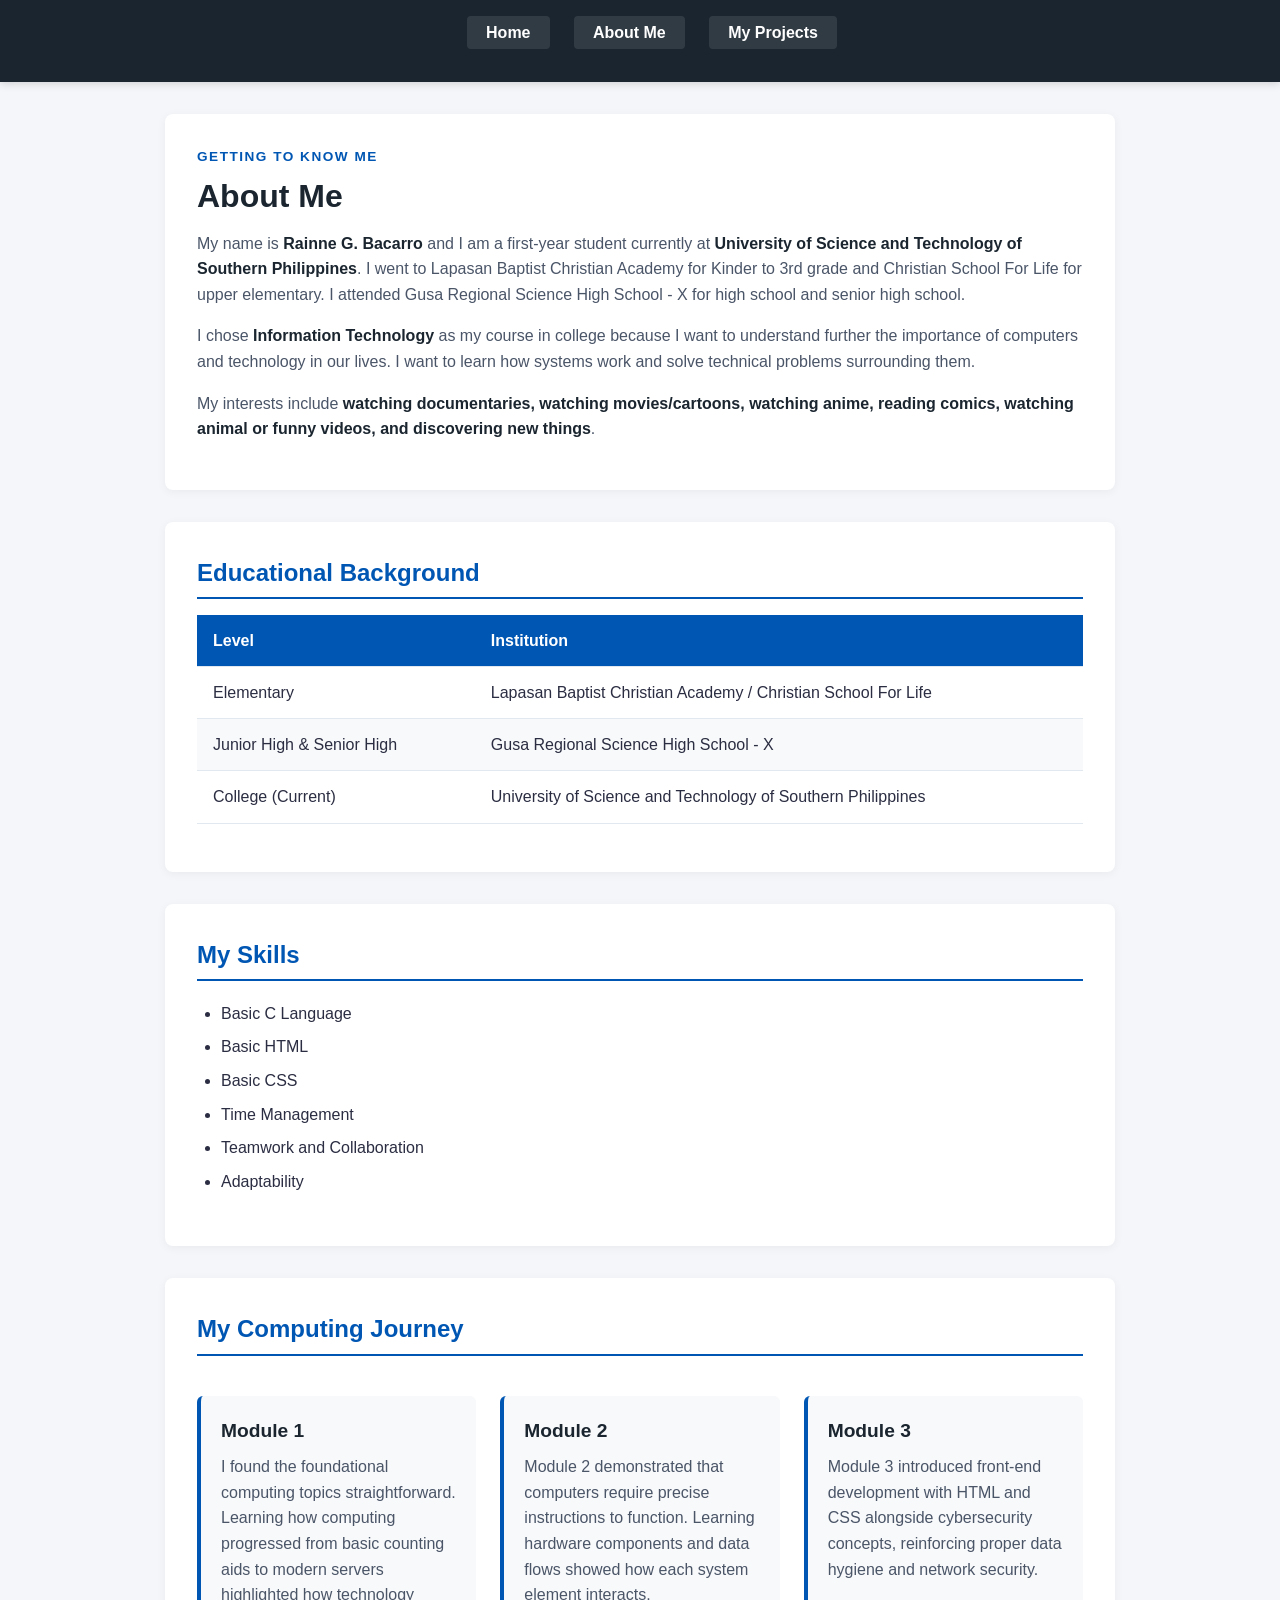
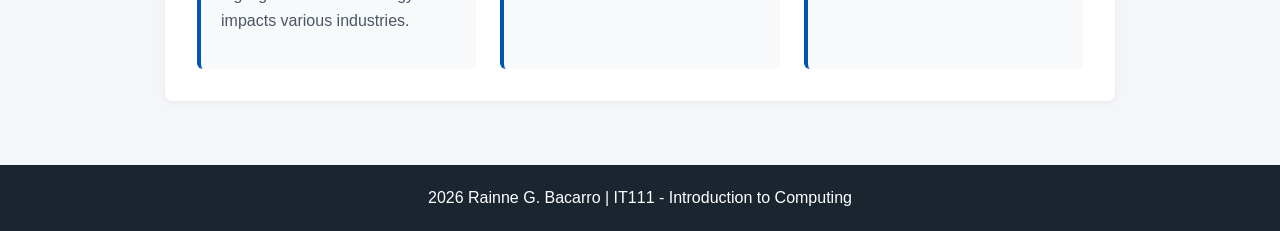
==== about.html @ 68b220a2 "Add files via upload" ====
<!DOCTYPE html>
<html lang="en">

<head>
    <meta charset="UTF-8">
    <meta name="viewport" content="width=device-width, initial-scale=1.0">
    <title>About Me | Rainne G. Bacarro</title>
    <link rel="stylesheet" href="style.css">
</head>

<body>

    <header>
        <nav>
            <ul>
                <li><a href="index.html">Home</a></li>
                <li><a href="about.html">About Me</a></li>
                <li><a href="projects.html">My Projects</a></li>
            </ul>
        </nav>
    </header>

    <main>
        <section class="about-hero">
            <p class="subtitle">Getting to Know Me</p>
            <h1>About Me</h1>

            <p> 
                My name is <strong>Rainne G. Bacarro</strong> and I am a 
                first-year student currently at <strong>University of 
                Science and Technology of Southern Philippines</strong>. 
                I went to Lapasan Baptist Christian Academy for Kinder 
                to 3rd grade and Christian School For Life for upper 
                elementary. I attended Gusa Regional Science High School 
                - X for high school and senior high school.
            </p>

            <p>
                I chose <strong>Information Technology</strong> as my course 
                in college because I want to understand further the importance 
                of computers and technology in our lives. I want to learn how 
                systems work and solve technical problems surrounding them.
            </p>

            <p>
                My interests include <strong>watching documentaries, watching 
                    movies/cartoons, watching anime, reading comics, watching 
                    animal or funny videos, and discovering new things</strong>.
            </p>
        </section>

        
        <section class="education">
            <h2>Educational Background</h2>
            <table>
                <thead>
                    <tr>
                        <th>Level</th>
                        <th>Institution</th>
                    </tr>
                </thead>
                <tbody>
                    <tr>
                        <td>Elementary</td>
                        <td>Lapasan Baptist Christian Academy / Christian School For Life</td>
                    </tr>
                    <tr>
                        <td>Junior High & Senior High</td>
                        <td>Gusa Regional Science High School - X</td>
                    </tr>
                    <tr>
                        <td>College (Current)</td>
                        <td>University of Science and Technology of Southern Philippines</td>
                    </tr>
                </tbody>
            </table>
        </section>

        <section class="skills">
            <h2>My Skills</h2>
            <ul>
                <li>Basic C Language</li>
                <li>Basic HTML</li>
                <li>Basic CSS</li>
                <li>Time Management</li>
                <li>Teamwork and Collaboration</li>
                <li>Adaptability</li>
            </ul>
        </section>

        <section class="journey">
            <h2>My Computing Journey</h2>
            <article>
                <h3>Module 1</h3>
                <p>
                    I found the foundational computing topics straightforward. 
                    Learning how computing progressed from basic counting aids 
                    to modern servers highlighted how technology impacts various 
                    industries.
                </p>
            </article>
            <article>
                <h3>Module 2</h3>
                <p>
                    Module 2 demonstrated that computers require precise instructions 
                    to function. Learning hardware components and data flows showed 
                    how each system element interacts.
                </p>
            </article>
            <article>
                <h3>Module 3</h3>
                <p>
                    Module 3 introduced front-end development with HTML and CSS 
                    alongside cybersecurity concepts, reinforcing proper data hygiene 
                    and network security.
                </p>
            </article>
        </section>
    </main>

    <footer>
        <p> 2026 Rainne G. Bacarro | IT111 - Introduction to Computing</p>
    </footer>

</body>

</html>
---- style.css ----
* {
    margin: 0;
    padding: 0;
    box-sizing: border-box;
}

body {
    font-family: 'Segoe UI', Tahoma, Geneva, Verdana, sans-serif;
    line-height: 1.6;
    color: #2b2d42;
    background-color: #f4f6f9;
    display: flex;
    flex-direction: column;
    min-height: 100vh;
}

main {
    flex: 1;
    max-width: 950px;
    width: 90%;
    margin: 2rem auto;
}

h1 {
    font-size: 2rem;
    color: #1a252f;
    margin-bottom: 0.5rem;
}

h2 {
    font-size: 1.5rem;
    color: #0056b3;
    margin-bottom: 1rem;
    border-bottom: 2px solid #0056b3;
    padding-bottom: 0.3rem;
}

h3 {
    font-size: 1.2rem;
    color: #1a252f;
    margin-bottom: 0.5rem;
}

p {
    margin-bottom: 1rem;
    font-size: 1rem;
    color: #4a5568;
}

strong {
    color: #1a252f;
}

.subtitle {
    text-transform: uppercase;
    font-weight: 700;
    letter-spacing: 1.5px;
    color: #0056b3;
    font-size: 0.85rem;
    margin-bottom: 0.25rem;
}

/* ==========================================================================
   2. HEADER & NAVIGATION (FLEXBOX)
   ========================================================================== */
header {
    background-color: #1a252f;
    padding: 1rem 0;
    box-shadow: 0 2px 8px rgba(0, 0, 0, 0.15);
}

nav ul {
    list-style: none;
    display: flex;
    justify-content: center;
    align-items: center;
    gap: 1.5rem;
}

nav a {
    color: #ffffff;
    text-decoration: none;
    font-weight: 600;
    padding: 0.5rem 1.2rem;
    border-radius: 4px;
    background-color: rgba(255, 255, 255, 0.1);
    transition: all 0.3s ease;
}

nav a:hover,
nav a:focus {
    background-color: #0056b3;
    color: #ffffff;
}

/* ==========================================================================
   3. SECTIONS & CARDS (CSS GRID)
   ========================================================================== */
section {
    background-color: #ffffff;
    padding: 2rem;
    border-radius: 8px;
    box-shadow: 0 2px 10px rgba(0, 0, 0, 0.05);
    margin-bottom: 2rem;
}

.hero {
    text-align: center;
}

.hero img {
    max-width: 100%;
    height: auto;
    border-radius: 50%;
    margin: 1.5rem auto;
    display: block;
    border: 3px solid #0056b3;
}

.it111-reflection,
.research-projects,
.journey {
    display: grid;
    grid-template-columns: repeat(auto-fit, minmax(260px, 1fr));
    gap: 1.5rem;
}

.it111-reflection h2,
.research-projects h2,
.journey h2 {
    grid-column: 1 / -1;
}

article,
.project-card {
    background-color: #f8f9fa;
    padding: 1.25rem;
    border-radius: 6px;
    border-left: 4px solid #0056b3;
}

.project-num {
    display: inline-block;
    background-color: #0056b3;
    color: #ffffff;
    font-weight: bold;
    font-size: 0.85rem;
    padding: 0.25rem 0.6rem;
    border-radius: 4px;
    margin-bottom: 0.5rem;
}

ul {
    margin-left: 1.5rem;
    margin-bottom: 1rem;
}

li {
    padding: 0.25rem 0;
}

.contact ul {
    list-style: none;
    margin-left: 0;
}

.contact li {
    background-color: #f8f9fa;
    padding: 0.75rem 1rem;
    margin-bottom: 0.5rem;
    border-radius: 6px;
    border-left: 4px solid #0056b3;
}

/* ==========================================================================
   4. TABLES
   ========================================================================== */
table {
    width: 100%;
    border-collapse: collapse;
    margin: 1rem 0;
}

th, td {
    padding: 0.8rem 1rem;
    text-align: left;
    border-bottom: 1px solid #e2e8f0;
}

th {
    background-color: #0056b3;
    color: #ffffff;
}

tr:nth-child(even) {
    background-color: #f8f9fa;
}

/* ==========================================================================
   5. FOOTER
   ========================================================================== */
footer {
    background-color: #1a252f;
    color: #ffffff;
    text-align: center;
    padding: 1.25rem 0;
    margin-top: auto;
    font-size: 0.9rem;
}

footer p {
    color: #ffffff;
    margin: 0;
}

/* ==========================================================================
   6. RESPONSIVE DESIGN
   ========================================================================== */
@media (max-width: 768px) {
    nav ul {
        flex-direction: column;
        gap: 0.5rem;
    }

    main {
        width: 94%;
        margin: 1rem auto;
    }

    section {
        padding: 1.25rem;
    }

    h1 {
        font-size: 1.75rem;
    }

    h2 {
        font-size: 1.3rem;
    }
}
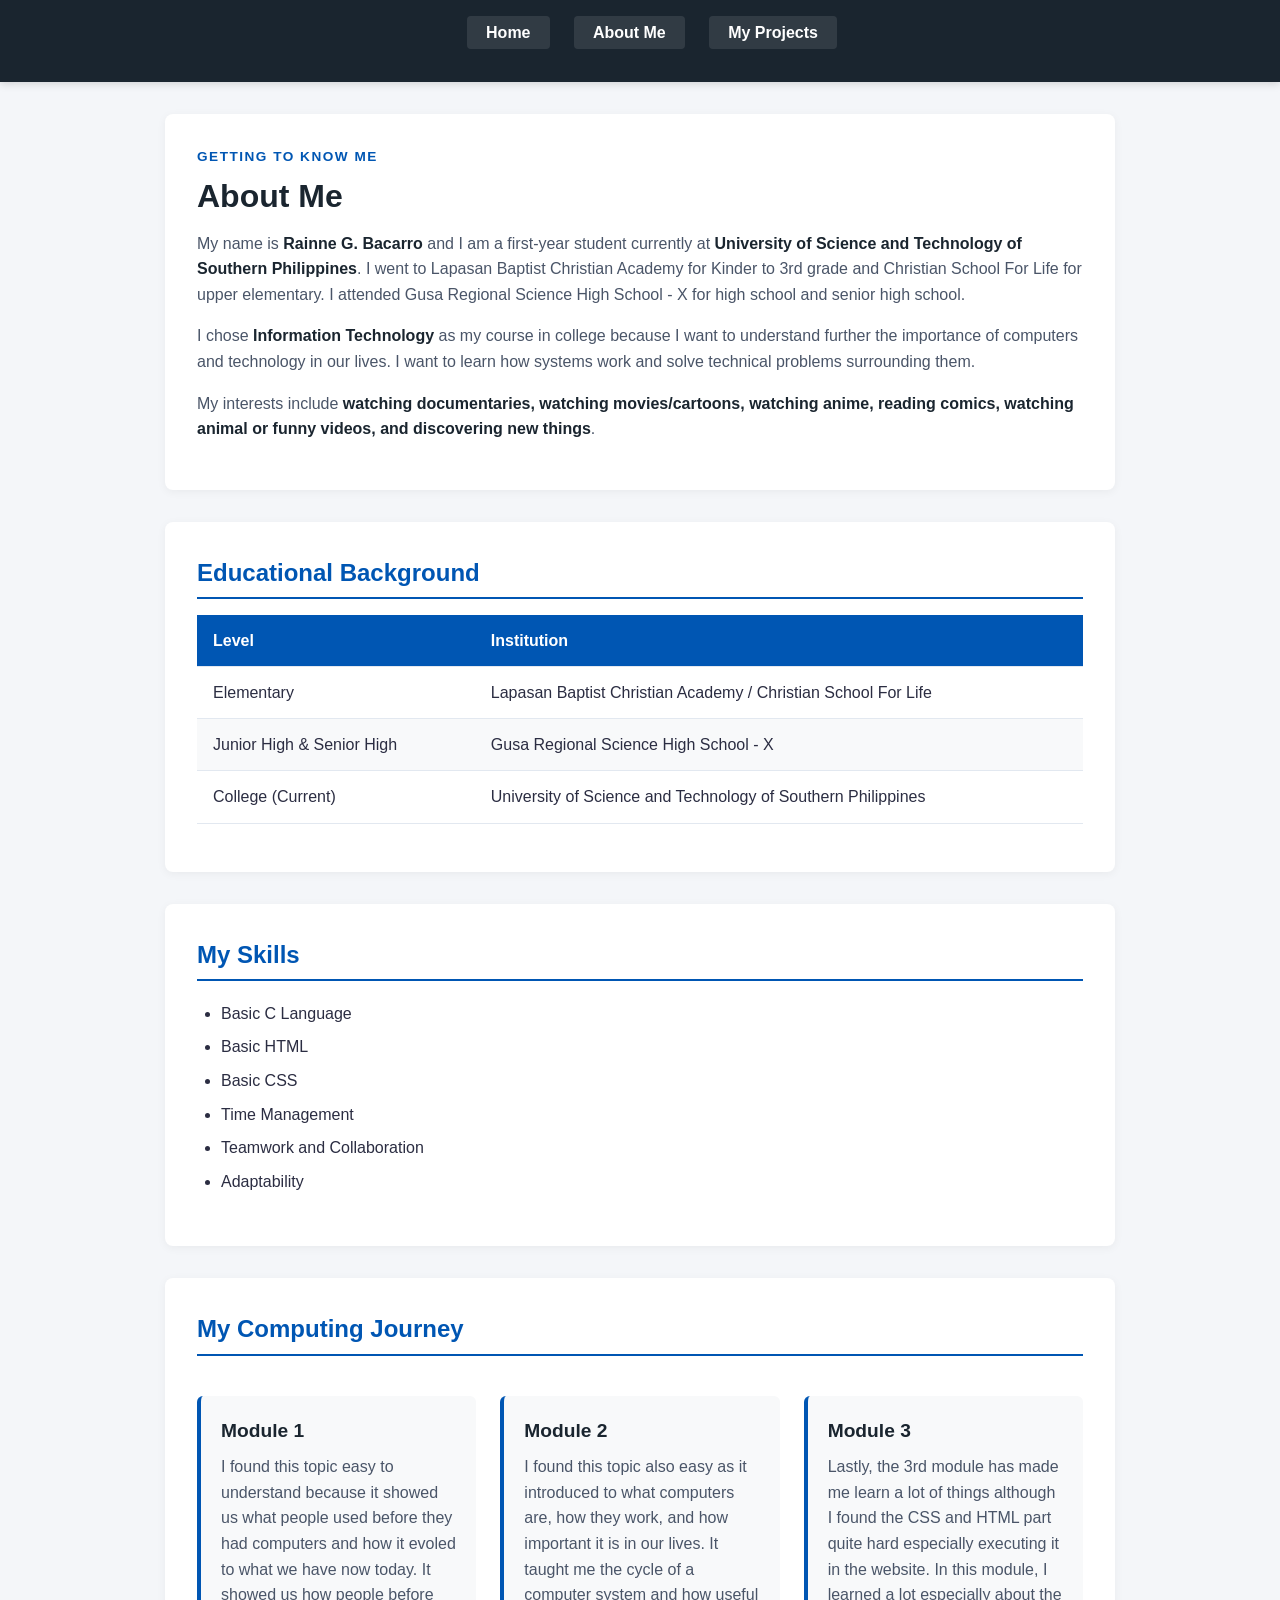
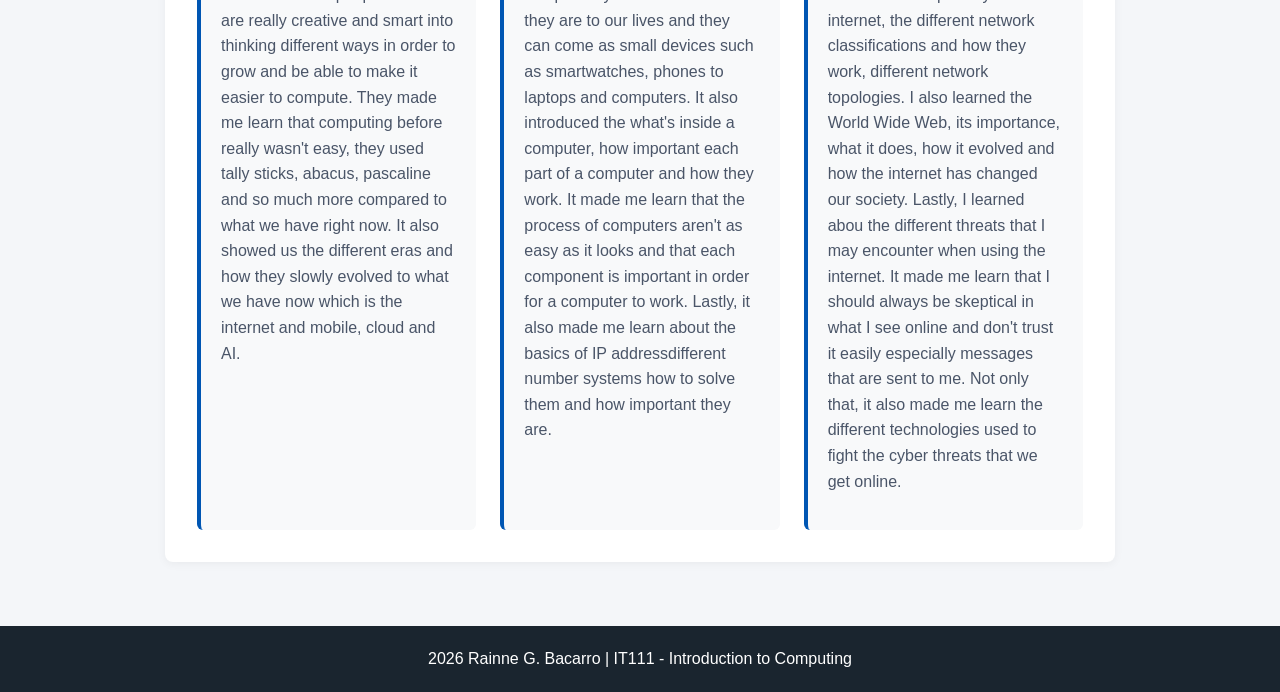
==== commit 5ddc3b51: "Add files via upload" ====
--- a/about.html
+++ b/about.html
@@ -44,8 +44,8 @@
 
             <p>
                 My interests include <strong>watching documentaries, watching 
-                    movies/cartoons, watching anime, reading comics, watching 
-                    animal or funny videos, and discovering new things</strong>.
+                movies/cartoons, watching anime, reading comics, watching 
+                animal or funny videos, and discovering new things</strong>.
             </p>
         </section>
 
@@ -93,27 +93,47 @@
             <article>
                 <h3>Module 1</h3>
                 <p>
-                    I found the foundational computing topics straightforward. 
-                    Learning how computing progressed from basic counting aids 
-                    to modern servers highlighted how technology impacts various 
-                    industries.
+                    I found this topic easy to understand because it showed us what 
+                    people used before they had computers and how it evoled to what
+                    we have now today. It showed us how people before are really 
+                    creative and smart into thinking different ways in order to grow 
+                    and be able to make it easier to compute. They made me learn that
+                    computing before really wasn't easy, they used tally sticks, 
+                    abacus, pascaline and so much more compared to what we have right 
+                    now. It also showed us the different eras and how they slowly evolved
+                    to what we have now which is the internet and mobile, cloud and AI. 
                 </p>
             </article>
+
             <article>
                 <h3>Module 2</h3>
                 <p>
-                    Module 2 demonstrated that computers require precise instructions 
-                    to function. Learning hardware components and data flows showed 
-                    how each system element interacts.
+                    I found this topic also easy as it introduced to what computers are,
+                    how they work, and how important it is in our lives. It taught me 
+                    the cycle of a computer system and how useful they are to our lives 
+                    and they can come as small devices such as smartwatches, phones to
+                    laptops and computers. It also introduced the what's inside a computer,
+                    how important each part of a computer and how they work. It made me 
+                    learn that the process of computers aren't as easy as it looks and 
+                    that each component is important in order for a computer to work. Lastly, 
+                    it also made me learn about the basics of IP addressdifferent number 
+                    systems how to solve them and how important they are.
                 </p>
             </article>
+
             <article>
                 <h3>Module 3</h3>
                 <p>
-                    Module 3 introduced front-end development with HTML and CSS 
-                    alongside cybersecurity concepts, reinforcing proper data hygiene 
-                    and network security.
-                </p>
+                    Lastly, the 3rd module has made me learn a lot of things although I found 
+                    the CSS and HTML part quite hard especially executing it in the website.
+                    In this module, I learned a lot especially about the internet, the different
+                    network classifications and how they work, different network topologies. I also 
+                    learned the World Wide Web, its importance, what it does, how it evolved and 
+                    how the internet has changed our society. Lastly, I learned abou the different 
+                    threats that I may encounter when using the internet. It made me learn that I 
+                    should always be skeptical in what I see online and don't trust it easily 
+                    especially messages that are sent to me. Not only that, it also made me learn 
+                    the different technologies used to fight the cyber threats that we get online. 
             </article>
         </section>
     </main>
